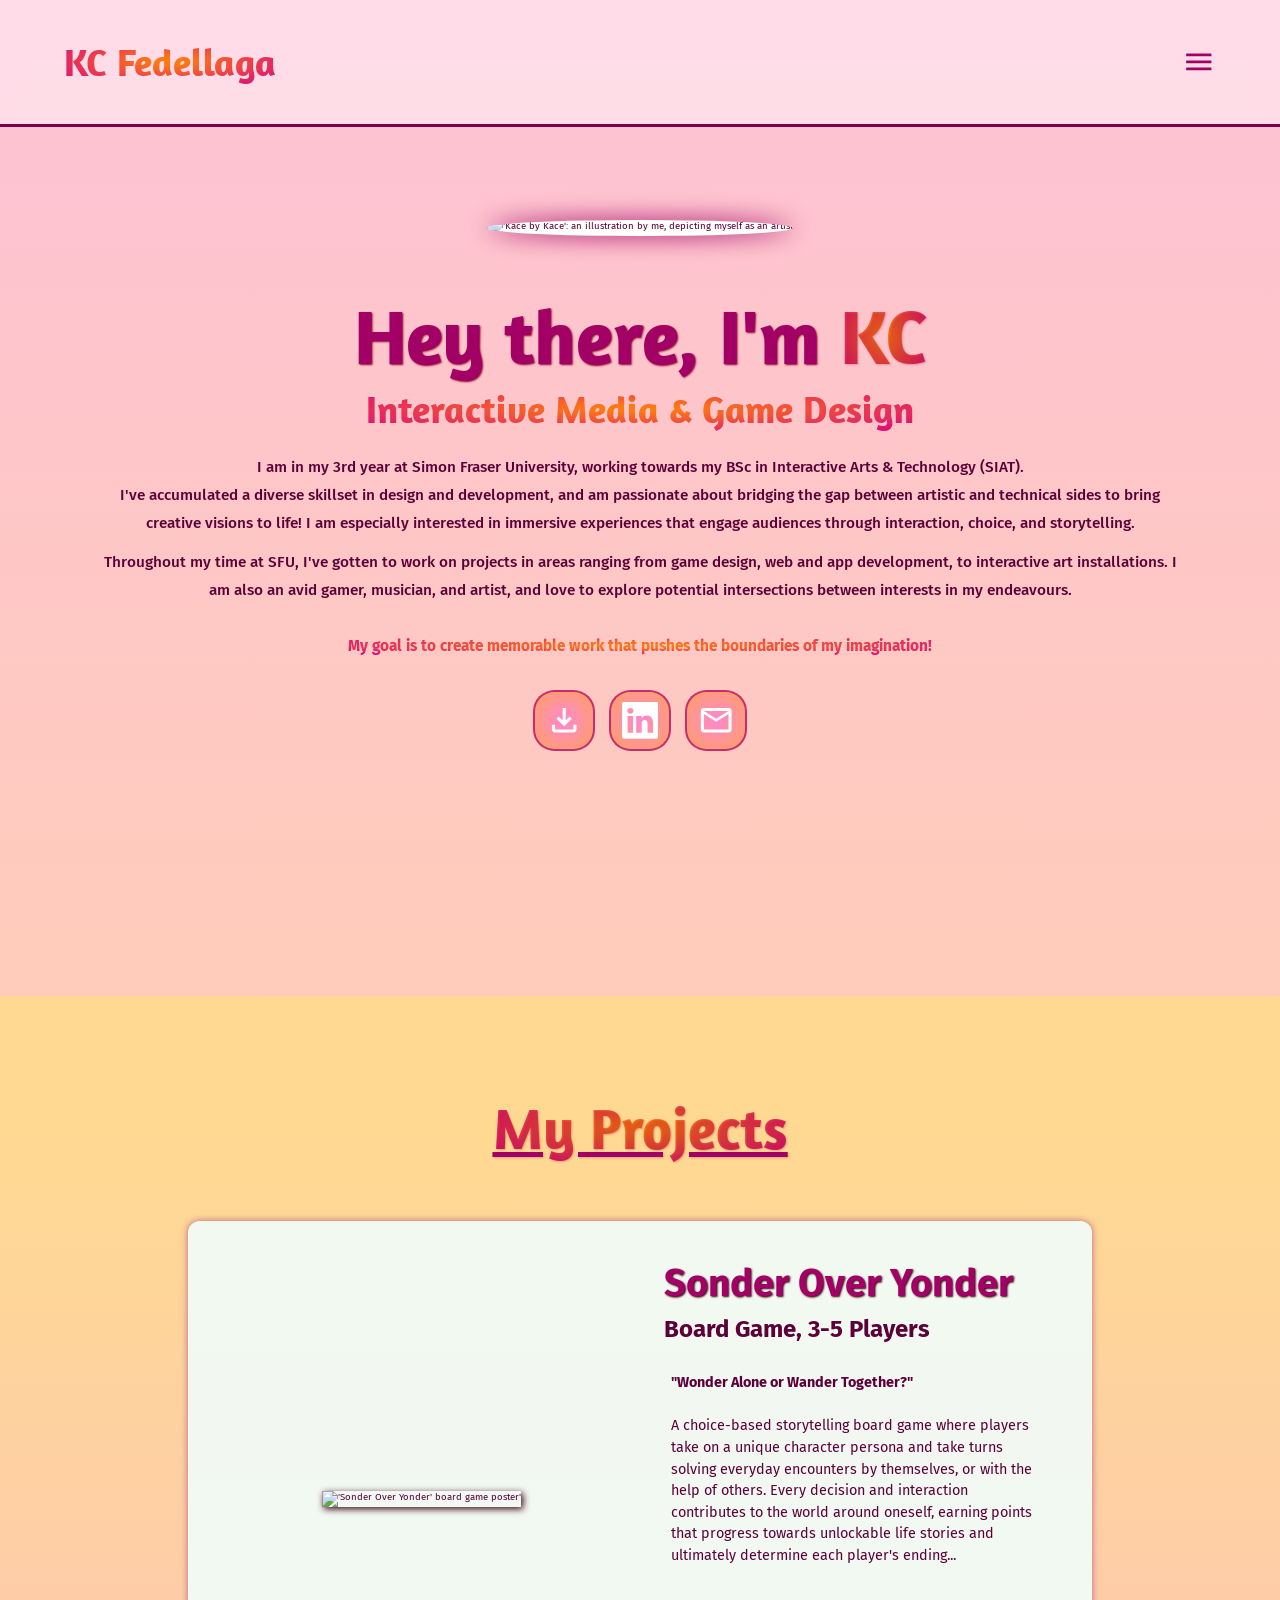
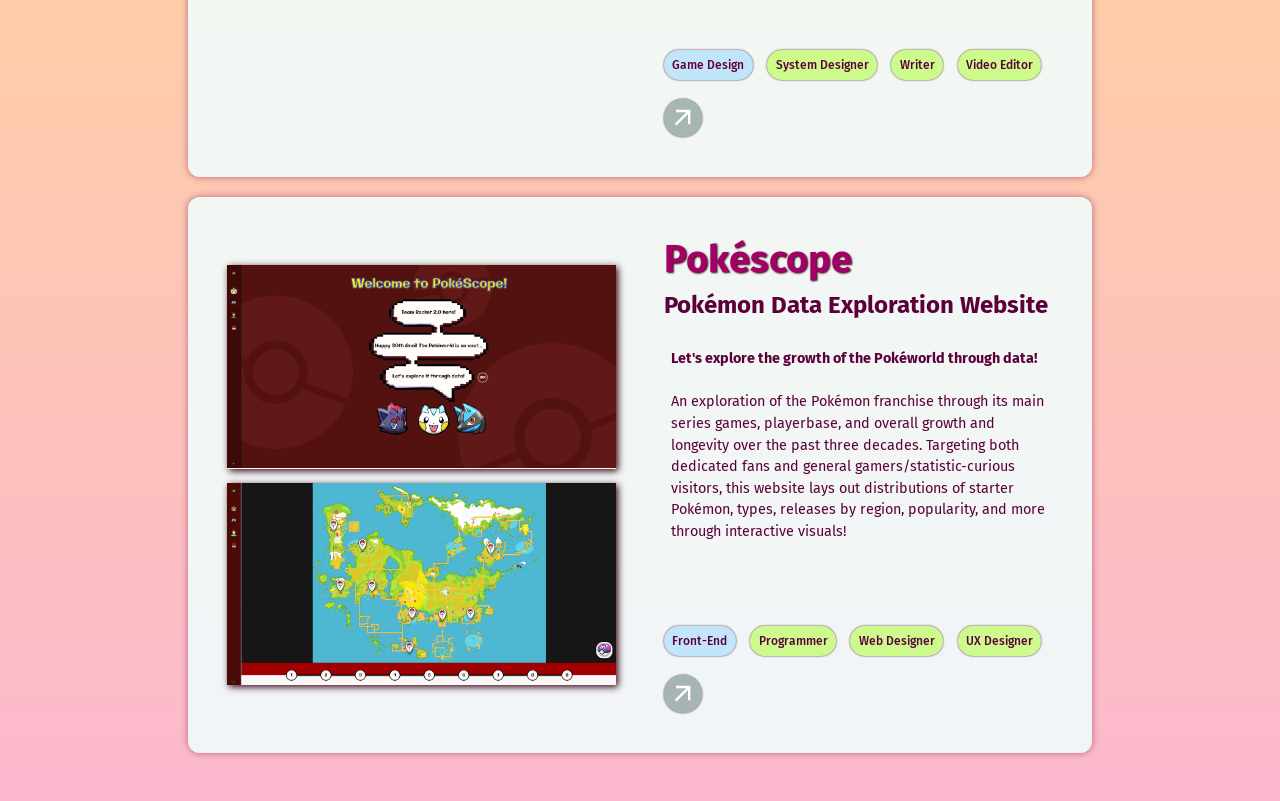
==== index.html @ 9821bf35 "pages launch test commit" ====
<!doctype html>
<html lang="en">
  <head>
    <meta charset="UTF-8" />
    <meta name="viewport" content="width=device-width, initial-scale=1.0" />
    <title>KC Fedellaga: Portfolio</title>

    <!-- Swiper JS CSS-->
    <link rel="stylesheet" href="https://cdn.jsdelivr.net/npm/swiper@12/swiper-bundle.min.css"/>

    <link rel="stylesheet" href="home-styles.css" />
  </head>

  <body>
    <header class="header">
      <a href="#profile" class="logo"><span>KC Fedellaga</span></a>

      <nav class="navbar">
        <a href="#profile">Profile</a>
        <a href="#projects">Project Showcase</a>
      </nav>

      <i id="menu-icon">
        <svg
          xmlns="http://www.w3.org/2000/svg"
          viewBox="0 -960 960 960"
          fill="#a20064"
        >
          <path
            d="M120-240v-80h720v80H120Zm0-200v-80h720v80H120Zm0-200v-80h720v80H120Z"
          />
        </svg>
      </i>
    </header>

    <section class="profile" id="profile">
      <div class="profile-img">
        <img
          src="/assets/kacebykace.png"
          alt=" 'Kace by Kace': an illustration by me, depicting myself as an artist"
        />
      </div>

      <div class="profile-content">
        <h1>Hey there, I'm <span>KC</span></h1>
        <h3><span>Interactive Media & Game Design</span></h3>
        </br>
        <p>
          I am in my 3rd year at Simon Fraser University, working towards my BSc
          in Interactive Arts & Technology (SIAT).
          </br>
          I've accumulated a diverse skillset in design and
          development, and am passionate about bridging the gap between artistic
          and technical sides to bring creative visions to life! I am especially
          interested in immersive experiences that engage audiences through
          interaction, choice, and storytelling.
        </p>
        </br>
        <p>
          Throughout my time at SFU, I've gotten to work on projects in areas
          ranging from game design, web and app development, to interactive art
          installations. I am also an avid gamer, musician, and artist, and love
          to explore potential intersections between interests in my endeavours.
        </br></br>
        <span><strong>My goal is to create memorable work that pushes the boundaries of my
          imagination!</strong></span>
        </p>

        <div class="professional-icons">
          <a href="#">
            <i id="dl-resume-icon">
              <svg
                xmlns="http://www.w3.org/2000/svg"
                viewBox="0 -960 960 960"
                fill="white"
              >
                <path
                  d="M480-320 280-520l56-58 104 104v-326h80v326l104-104 56 58-200 200ZM240-160q-33 0-56.5-23.5T160-240v-120h80v120h480v-120h80v120q0 33-23.5 56.5T720-160H240Z"
                />
              </svg>
            </i>
            <span class="button-text">Resume</span>
          </a>

          <a href="#">
            <i id="linkedin-icon"
              ><svg
                xmlns="http://www.w3.org/2000/svg"
                width="16"
                height="16"
                fill="white"
                class="bi bi-linkedin"
                viewBox="0 0 16 16"
              >
                <path
                  d="M0 1.146C0 .513.526 0 1.175 0h13.65C15.474 0 16 .513 16 1.146v13.708c0 .633-.526 1.146-1.175 1.146H1.175C.526 16 0 15.487 0 14.854zm4.943 12.248V6.169H2.542v7.225zm-1.2-8.212c.837 0 1.358-.554 1.358-1.248-.015-.709-.52-1.248-1.342-1.248S2.4 3.226 2.4 3.934c0 .694.521 1.248 1.327 1.248zm4.908 8.212V9.359c0-.216.016-.432.08-.586.173-.431.568-.878 1.232-.878.869 0 1.216.662 1.216 1.634v3.865h2.401V9.25c0-2.22-1.184-3.252-2.764-3.252-1.274 0-1.845.7-2.165 1.193v.025h-.016l.016-.025V6.169h-2.4c.03.678 0 7.225 0 7.225z"
                />
              </svg>
            </i>
            <span class="button-text">LinkedIn</span>
          </a>

          <a href="#">
            <i>
              <svg 
                xmlns="http://www.w3.org/2000/svg" 
                height="24px" viewBox="0 -960 960 960" 
                width="24px" 
                fill="white"
              >
                
              <path d="M160-160q-33 0-56.5-23.5T80-240v-480q0-33 23.5-56.5T160-800h640q33 0 56.5 23.5T880-720v480q0 33-23.5 56.5T800-160H160Zm320-280L160-640v400h640v-400L480-440Zm0-80 320-200H160l320 200ZM160-640v-80 480-400Z"/></svg>
            </i>
            <span class="button-text">Email</span>
          </a>
        </div>
      </div>
    </section>

    <section class="projects" id="projects">
      <h1><span>My Projects</span></h1>

      <div class="project-container">

        <div class="swiper-row">
          <div class="swiper-button swiper-button-prev"></div>

          <div class="card-wrapper swiper">
            <ul class="card-list swiper-wrapper">
              <li class="project-card swiper-slide">
                <a href="/pages/projects/non-programming/sonder-over-yonder/soy.html" class="card-link">
                  <div class="img-section">
                    <img 
                  src="/assets/soy-poster.png" 
                  alt="'Sonder Over Yonder' board game poster'" 
                  class="project-img-vert"
                  >
                  </div>
                  <div class="project-info">
                    <h2 class="project-name">Sonder Over Yonder</h2>
                    <h3>Board Game, 3-5 Players</h3>
                    
                    <div class="project-desc">
                      <strong>"Wonder Alone or Wander Together?"</strong>
                      <p>
                      </br>
                        A choice-based storytelling board game where players take on a unique character persona and take turns solving everyday encounters by themselves, or with the help of others. Every decision and interaction contributes to the world around oneself, earning points that progress towards unlockable life stories and ultimately determine each player's ending...
                      </p>
                    </div>
                    
                    <div class="card-footer">
                      <ul class="tags">
                        <li class="field">Game Design</li>
                        <li class="role">System Designer</li>
                        <li class="role">Writer</li>
                        <li class="role">Video Editor</li>
                      </ul>

                      <div class="card-button">
                        <svg class="arrow" xmlns="http://www.w3.org/2000/svg" viewBox="0 -960 960 960" fill="white"><path d="m256-240-56-56 384-384H240v-80h480v480h-80v-344L256-240Z"/></svg>
                        <span>View Documentation</span>
                      </div>
                    </div>
                  </div>
                </a>
              </li>
              <li class="project-card swiper-slide">
                <a href="/pages/projects/programming/pokescope/pokescope.html" class="card-link">
                  <div class="img-section">
                    <img 
                  src="/assets/pokescope-homepage-screencap.png" 
                  alt="'Pokéscope' Generations by Region Map screencap'" 
                  class="project-img-hori"
                  >
                  <img 
                  src="/assets/pokescope-map-screencap.png" 
                  alt="'Pokéscope' Generations by Region Map screencap'" 
                  class="project-img-hori"
                  >
                  </div>
                  
                  <div class="project-info">
                    <h2 class="project-name">Pokéscope</h2>
                    <h3>Pokémon Data Exploration Website</h3>
                    
                    <div class="project-desc">
                      <strong>Let's explore the growth of the Pokéworld through data!</strong>
                      <p>
                      </br>
                        An exploration of the Pokémon franchise through its main series games, playerbase, and overall growth and longevity over the past three decades. Targeting both dedicated fans and general gamers/statistic-curious visitors, this website lays out distributions of starter Pokémon, types, releases by region, popularity, and more through interactive visuals!
                      </p>
                    </div>
                    
                    <div class="card-footer">
                      <ul class="tags">
                        <li class="field">Front-End</li>
                        <li class="role">Programmer</li>
                        <li class="role">Web Designer</li>
                        <li class="role">UX Designer</li>
                      </ul>

                      <div class="card-button">
                        <svg class="arrow" xmlns="http://www.w3.org/2000/svg" viewBox="0 -960 960 960" fill="white"><path d="m256-240-56-56 384-384H240v-80h480v480h-80v-344L256-240Z"/></svg>
                        <span>View Documentation</span>
                      </div>
                    </div>
                  </div>
                </a>
              </li>
            </ul>
          </div>

          <div class="swiper-button swiper-button-next"></div>
        </div>
        
        <div class="swiper-pagination"></div>
      </div>

    </section>

    <!-- Swiper JS script -->
    <script src="https://cdn.jsdelivr.net/npm/swiper@12/swiper-bundle.min.js"></script>
    
    <script src="home.js"></script>
  
  </body>
</html>
---- home-styles.css ----
@import url("https://fonts.googleapis.com/css2?family=Amaranth:ital,wght@0,400;0,700;1,400;1,700&family=Fira+Sans:ital,wght@0,100;0,200;0,300;0,400;0,500;0,600;0,700;0,800;0,900;1,100;1,200;1,300;1,400;1,500;1,600;1,700;1,800;1,900&family=Poppins:ital,wght@0,100;0,200;0,300;0,400;0,500;0,600;0,700;0,800;0,900;1,100;1,200;1,300;1,400;1,500;1,600;1,700;1,800;1,900&display=swap");
* {
  margin: 0;
  padding: 0;
  box-sizing: border-box;
  text-decoration: none;
  scroll-behavior: smooth;
  font-family: "Fira Sans", sans-serif;
}

:root {
  --bg-color: #fff7f9;
  --second-bg-color: #fffefe;
  --text-color: #5c0039;
  --main-color: #a20064;
  --header-height: 6rem;
}
.inactive {
  visibility: hidden !important;
}

html {
  font-size: 60%;
  overflow-x: hidden;
}

body {
  color: var(--text-color);
  background: linear-gradient(
    to bottom,
    rgb(254, 194, 213) 1%,
    rgb(255, 217, 146)
  );
}

::-webkit-scrollbar {
  width: 20px;
}
::-webkit-scrollbar-thumb {
  background-color: #b4006f8c;
}
::-webkit-scrollbar-track {
  background-color: var(--bg-color);
}

section {
  min-height: 100vh;
  padding: 10rem 12%;
}

/* Header Section: */

.header {
  position: fixed;
  width: 100%;
  top: 0;
  left: 0;
  padding: 4rem 5%;

  display: flex;
  justify-content: space-between;
  align-items: center;
  z-index: 10000;

  background: rgba(255, 244, 249, 0.532);
  backdrop-filter: blur(10px);
  border-bottom: solid 3px #7a004b;

  .logo,
  .gradient-button,
  .navbar a,
  span {
    font-family: "Amaranth", sans-serif;
  }
}

#menu-icon {
  width: 3.5rem;
  height: 3.5rem;
  color: #7a004b;
  display: none;
}

.logo {
  font-size: 4rem;
  color: var(--text-color);
  font-weight: 800;
  cursor: pointer;
  transition: 0.3s ease-in-out;
}
.logo:hover {
  transform: scale(1.1);
}

span {
  background: radial-gradient(rgb(255, 121, 18) 10%, #d90086);
  background-clip: text;
  color: transparent;

  font-family: "Amaranth", sans-serif;
}

.navbar a {
  font-size: 2.3rem;
  font-weight: 500;
  color: var(--text-color);

  transition: 0.3s ease-in-out;
  border-bottom: 3px solid transparent;

  margin: 1rem;
}
.navbar a:hover {
  color: var(--main-color);
  border-bottom: 3px solid var(--main-color);
}

/* Profile Section: */

.profile {
  margin-top: var(--header-height);

  display: flex;
  align-items: center;
  justify-content: center;
  gap: 15rem;
}

.profile-img img {
  width: 32vw;
  height: 32vw;
  object-fit: cover;

  background: #fdfffb;

  border-radius: 50%;
  box-shadow: 0 0 25px var(--main-color);
  transition: 0.4s ease-in-out;
}
.profile-img img:hover {
  box-shadow:
    0 0 25px var(--main-color),
    0 0 50px var(--main-color),
    0 0 100px var(--main-color);
}

.profile-content {
  display: flex;
  flex-direction: column;
  align-items: flex-start;
  text-align: left;
}
.profile-content h1 {
  font-family: "Amaranth", sans-serif;
  font-size: 8rem;
  font-weight: 700;

  margin-top: 1.5rem;
  line-height: 1;

  color: var(--main-color);
  text-shadow: 1px 1px 2px #8f002d;

  span {
    text-shadow: 1px 1px 2px #8f002d45;
  }
}
.profile-content h3 {
  margin: 1rem 0;

  color: var(--main-color);
  font-size: 4rem;
}
.profile-content p {
  font-size: 1.6rem;
  font-weight: 500;
  line-height: 1.8;
}

.professional-icons a {
  display: inline-flex;
  flex-direction: column;

  font-size: 1.5rem;
  text-align: center;

  .button-text {
    opacity: 0;
  }
}
.professional-icons i {
  display: inline-flex;

  padding: 1rem;
  margin: 3rem 0.6rem 0.7rem;

  background: radial-gradient(#ff87d1, rgb(255, 162, 91));
  border: 2px solid #ae006bb3;
  border-radius: 35%;
  color: var(--main-color);

  transition: 0.3s ease-in-out;
}
.professional-icons svg {
  width: 4rem;
  height: 4rem;

  object-fit: cover;
  padding: 0.05em;
}
.professional-icons a:hover {
  i {
    background: radial-gradient(#f48835 40%, #fc46b6);
    transform: scale(1.15) translateY(-5px);

    box-shadow: 0 0 15px var(--main-color);
  }
  .button-text {
    opacity: 1;
    transition: 0.3 ease-in-out;
  }
}

/* Project Showcase Section: */

.projects {
  padding-bottom: 2.5rem;

  display: flex;
  flex-direction: column;
  justify-content: center;
  align-items: center;
  gap: 5rem;

  background: linear-gradient(
    to bottom,
    rgb(255, 217, 146) 10%,
    rgb(252, 184, 206)
  );
}

.projects h1 {
  font-family: "Amaranth", sans-serif;
  font-size: 6rem;
  text-decoration: underline;
  color: var(--main-color);

  text-shadow: 1px 1px 2px #8f002d45;
}

.project-container {
  width: 100%;
  max-width: 1000px; /* tentative */

  display: flex;
  flex-direction: column;
  align-items: center;

  gap: 1.5rem;
}

.swiper-row {
  display: flex;
  align-items: center;
  gap: 1.5rem;

  width: 100%;
}

.card-wrapper {
  flex: 1;
  min-width: 0;
}

.swiper-button-prev,
.swiper-button-next {
  position: static;
  flex-shrink: 0;
  margin: 0;

  width: 2.5rem;
  height: 2.5rem;
}
.swiper-button {
  color: white;
}
.swiper-pagination {
  position: static !important;
  left: auto !important;
  transform: none !important;
}
.swiper-pagination-bullet {
  height: 12px;
  width: 12px;
  opacity: 0.5;
  background: rgb(255, 255, 255);
}
.swiper-pagination-bullet-active {
  opacity: 1;
}

.card-list .project-card {
  list-style: none;
  padding: 1rem;
}

.card-list .project-card .card-link {
  user-select: none;

  display: flex;
  gap: 1rem;

  width: 100%;
  height: 58rem;

  padding: 18px;
  border: solid 2px transparent;
  border-radius: 12px;

  text-decoration: none;
  color: var(--text-color);

  background: rgba(240, 255, 255, 0.854);
  box-shadow: 0 0 7px rgb(188, 99, 130);

  transition: 0.3s ease-in-out;
}

.card-list .project-card .card-link:active {
  cursor: grabbing;
}

.img-section {
  flex: 1;

  display: flex;
  flex-direction: column;
  justify-content: center;
  align-items: center;

  gap: 1.5rem;
  padding: 2rem;

  overflow: hidden;
}

.project-img-vert {
  max-width: 100%;
  max-height: 100%;
  object-fit: contain;

  box-shadow: 2px 2px 7px #360112;
}
.project-img-hori {
  max-width: 100%;
  max-height: 100%;
  object-fit: contain;

  box-shadow: 2px 2px 7px #360112;
}

.project-info {
  flex: 1;
  display: inline-flex;
  flex-direction: column;
  gap: 1rem;

  padding: 2rem;
}

.project-info h2 {
  font-size: 4em;
  color: var(--main-color);

  text-shadow: 1px 1px 2px #360112;
}
.project-info h3 {
  font-size: 2.5em;

  margin-bottom: 1em;
}
.project-info .project-desc {
  margin: 0.5em;

  font-size: 1.5em;

  line-height: 1.5em;
}

.project-card .card-footer {
  display: flex;
  flex-direction: column;
  gap: 1.8em;

  margin-top: auto;
}

.project-card .tags {
  display: inline-flex;
  gap: 1.5em;

  list-style: none;
}
.project-card .tags li {
  color: var(--text-color);
  font-size: 1.25em;
  font-weight: 500;

  padding: 0.7em;

  border-radius: 1.5em;
  box-shadow: 0 0 2px #360112;
}
.tags .field {
  background: rgba(131, 207, 255, 0.434);
}
.tags .role {
  background: rgba(172, 255, 47, 0.527);
}

.card-list .card-link .card-button {
  display: flex;
  justify-content: flex-start;
  align-items: center;
  gap: 0.5em;

  background: transparent;

  .arrow {
    width: 4em;
    padding: 0.5em;

    background: rgba(110, 135, 132, 0.571);
    border-radius: 50%;
    box-shadow: 0 0 2px rgb(35, 0, 28);

    transition: 0.3s ease-in-out;
  }

  span {
    opacity: 0;

    margin: 0.7em;
    font-size: 1.6em;

    transition: 0.3s ease-in-out;
  }
}
.card-list .card-link:hover {
  border-color: var(--main-color);

  .arrow {
    background: rgb(255, 170, 13);
  }

  span {
    opacity: 1;
  }
}

/* Responsiveness: */

@media (max-width: 1285px) {
  #menu-icon {
    display: block;

    svg {
      transition: 0.2s ease;
    }
  }
  #menu-icon:hover {
    svg {
      fill: #a2006456;
    }

    cursor: pointer;
  }

  .navbar {
    position: absolute;
    top: 100%;
    right: 0;
    padding: 1.5rem 2rem;

    width: 25%;
    background: rgba(190, 136, 160, 0.29);

    border-bottom-left-radius: 2rem;
    border-left: 2px solid var(--main-color);
    border-bottom: 2px solid var(--main-color);

    display: none;
  }
  .navbar a {
    display: block;
    font-size: 2rem;
    margin: 3rem 0;
    color: var(--text-color);
  }
  .navbar.active {
    display: block;
  }

  .project-info h3 {
    font-size: 2.5em;

    margin-bottom: 0.5em;
  }

  section {
    min-height: 100vh;
    padding: 10rem 7.5%;
  }

  .profile {
    flex-direction: column;
    margin: 5rem 0;
    gap: 5rem;
  }
  .profile-content {
    align-items: center;
    text-align: center;
  }
  .profile-img img {
    width: 56vw;
    height: 56vw;
  }
}

@media (max-width: 1000px) {
  .project-info h3 {
    font-size: 2.5em;

    margin-bottom: 0.5em;
  }

  section {
    min-height: 100vh;
    padding: 10rem 5%;
  }

  .project-info .project-desc {
    margin: 0.25em;

    font-size: 1.4em;

    line-height: 1.5em;
  }
}

@media (max-width: 900px) {
  .card-list .project-card .card-link {
    flex-direction: column;
    height: auto;
    padding: 1rem;
  }

  .img-section {
    flex-direction: row;
    align-items: center;
    gap: 1rem;

    padding: 1rem;
    max-height: 350px;
  }

  .project-img-hori {
    width: 100%;
    flex: 1;
    aspect-ratio: 16 / 9;
    object-fit: cover;
    box-shadow: 2px 2px 7px #360112;
  }

  .project-info {
    padding: 1rem;
  }
  .project-info h2 {
    font-size: 2.5em;
  }
  .project-info h3 {
    font-size: 1.75em;

    margin-bottom: 0.3em;
  }
  .project-info .project-desc {
    font-size: 1.3em;
  }

  .project-card .tags {
    flex-wrap: wrap;
  }

  .swiper-row .swiper-button {
    display: none;
  }
}
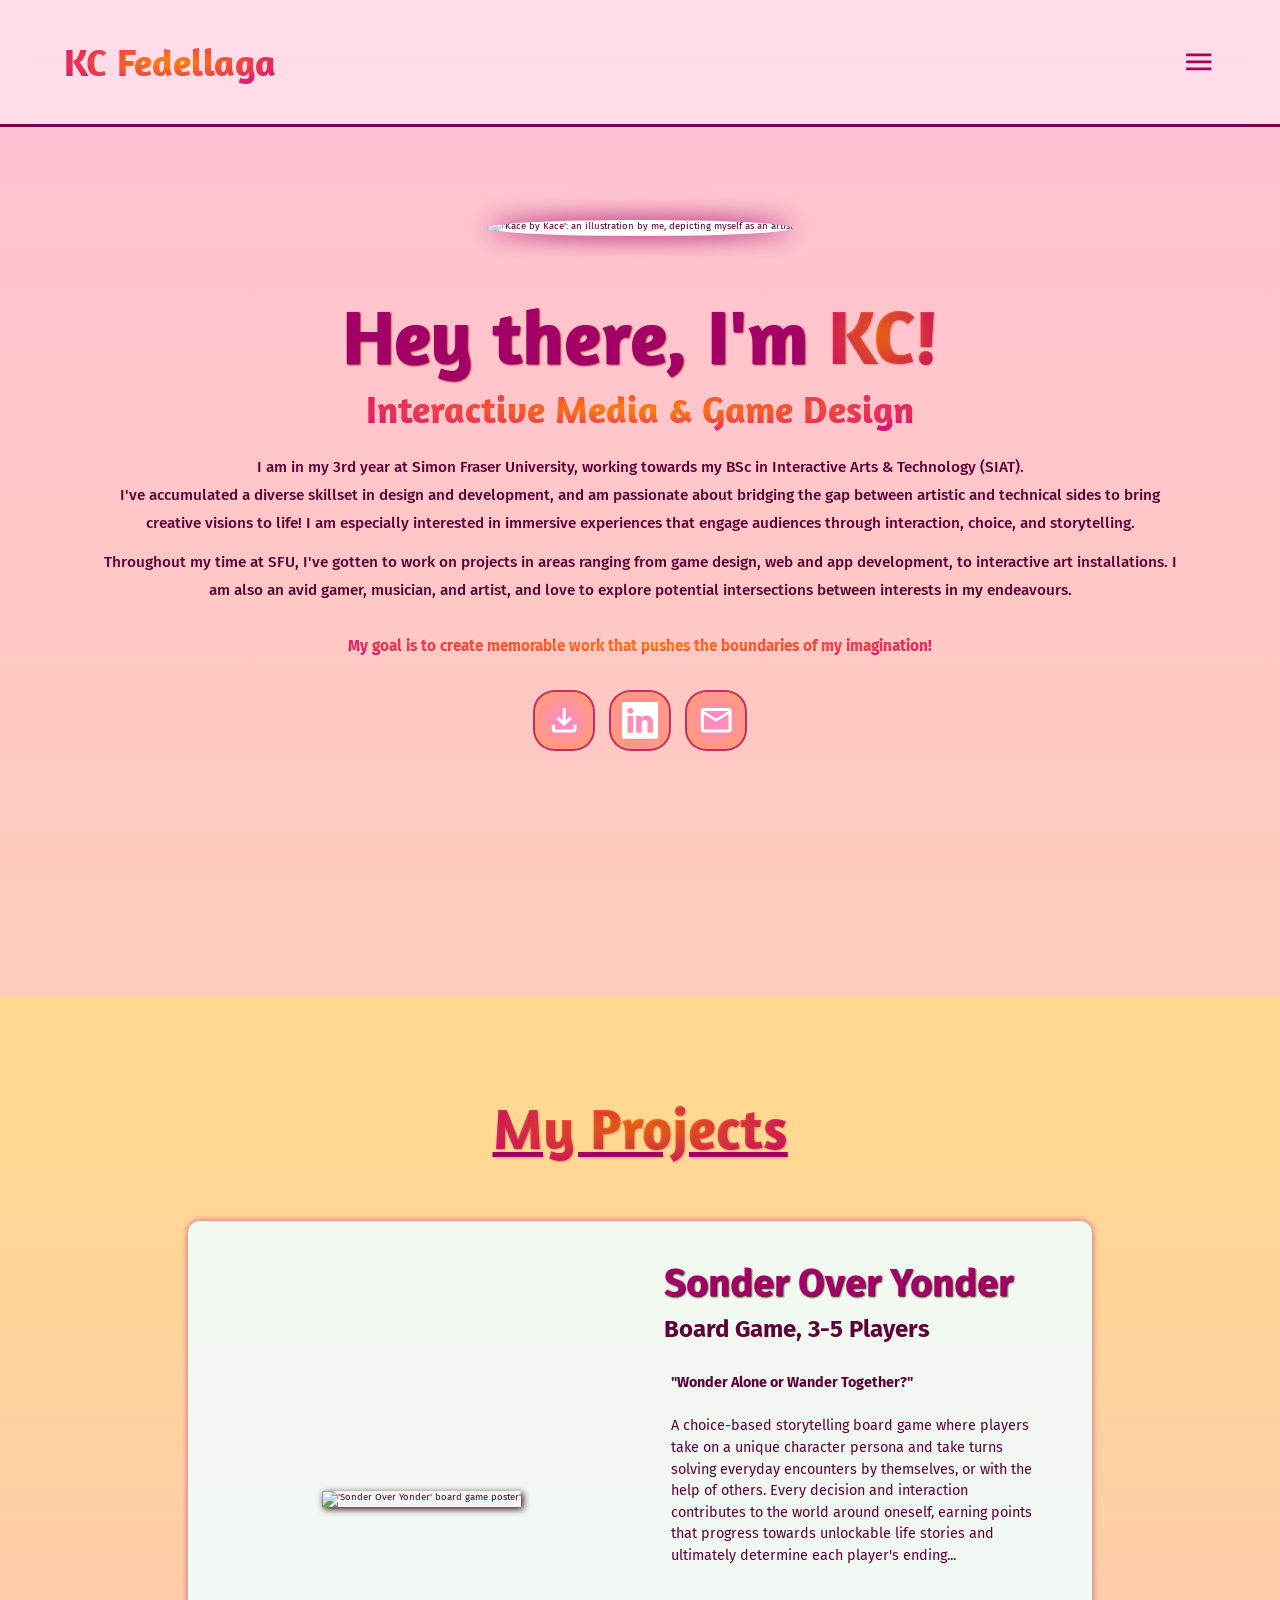
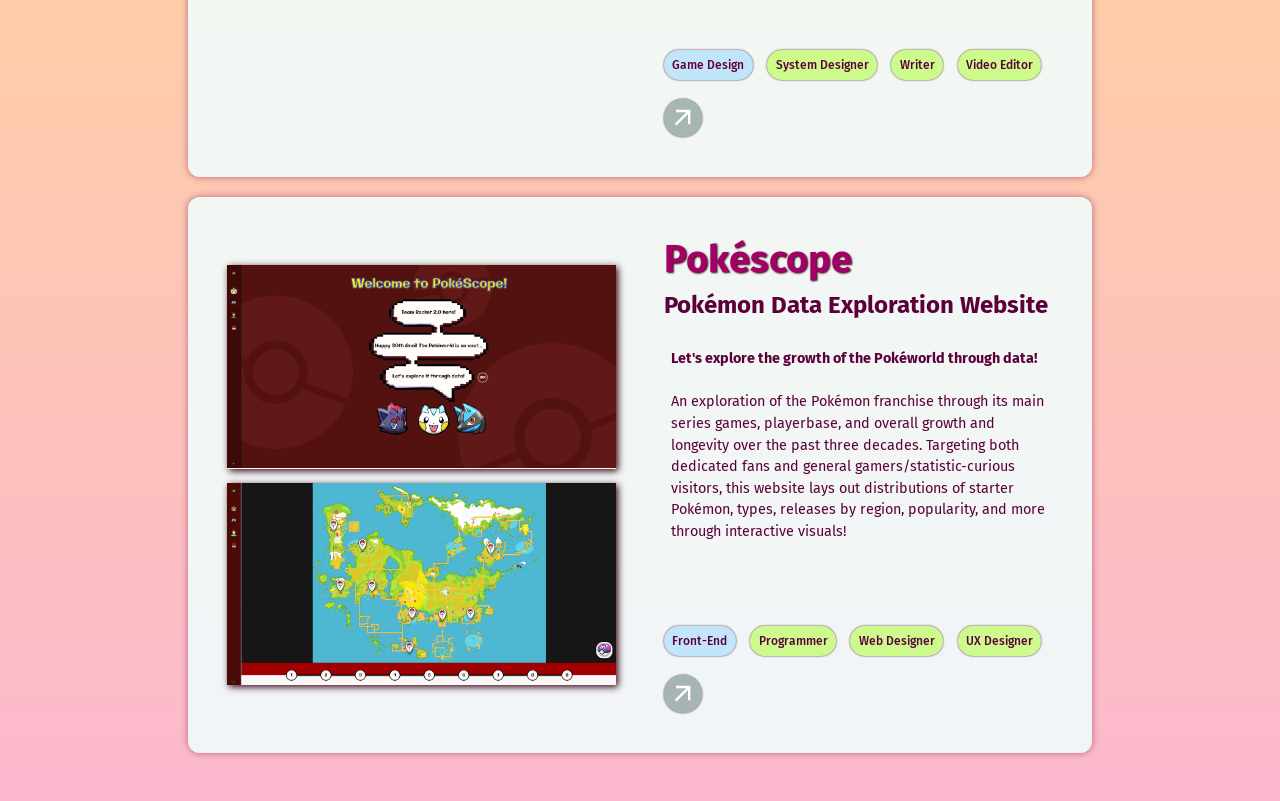
==== commit 36fc118e: "soy process 1 content" ====
--- a/index.html
+++ b/index.html
@@ -6,7 +6,10 @@
     <title>KC Fedellaga: Portfolio</title>
 
     <!-- Swiper JS CSS-->
-    <link rel="stylesheet" href="https://cdn.jsdelivr.net/npm/swiper@12/swiper-bundle.min.css"/>
+    <link
+      rel="stylesheet"
+      href="https://cdn.jsdelivr.net/npm/swiper@12/swiper-bundle.min.css"
+    />
 
     <link rel="stylesheet" href="home-styles.css" />
   </head>
@@ -36,34 +39,38 @@
     <section class="profile" id="profile">
       <div class="profile-img">
         <img
-          src="/assets/kacebykace.png"
+          src="./assets/kacebykace.png"
           alt=" 'Kace by Kace': an illustration by me, depicting myself as an artist"
         />
       </div>
 
       <div class="profile-content">
-        <h1>Hey there, I'm <span>KC</span></h1>
+        <h1>Hey there, I'm <span>KC!</span></h1>
         <h3><span>Interactive Media & Game Design</span></h3>
-        </br>
+        <br />
         <p>
           I am in my 3rd year at Simon Fraser University, working towards my BSc
           in Interactive Arts & Technology (SIAT).
-          </br>
-          I've accumulated a diverse skillset in design and
-          development, and am passionate about bridging the gap between artistic
-          and technical sides to bring creative visions to life! I am especially
-          interested in immersive experiences that engage audiences through
-          interaction, choice, and storytelling.
+          <br />
+          I've accumulated a diverse skillset in design and development, and am
+          passionate about bridging the gap between artistic and technical sides
+          to bring creative visions to life! I am especially interested in
+          immersive experiences that engage audiences through interaction,
+          choice, and storytelling.
         </p>
-        </br>
+        <br />
         <p>
           Throughout my time at SFU, I've gotten to work on projects in areas
           ranging from game design, web and app development, to interactive art
           installations. I am also an avid gamer, musician, and artist, and love
           to explore potential intersections between interests in my endeavours.
-        </br></br>
-        <span><strong>My goal is to create memorable work that pushes the boundaries of my
-          imagination!</strong></span>
+          <br /><br />
+          <span
+            ><strong
+              >My goal is to create memorable work that pushes the boundaries of
+              my imagination!</strong
+            ></span
+          >
         </p>
 
         <div class="professional-icons">
@@ -102,14 +109,17 @@
 
           <a href="#">
             <i>
-              <svg 
-                xmlns="http://www.w3.org/2000/svg" 
-                height="24px" viewBox="0 -960 960 960" 
-                width="24px" 
+              <svg
+                xmlns="http://www.w3.org/2000/svg"
+                height="24px"
+                viewBox="0 -960 960 960"
+                width="24px"
                 fill="white"
               >
-                
-              <path d="M160-160q-33 0-56.5-23.5T80-240v-480q0-33 23.5-56.5T160-800h640q33 0 56.5 23.5T880-720v480q0 33-23.5 56.5T800-160H160Zm320-280L160-640v400h640v-400L480-440Zm0-80 320-200H160l320 200ZM160-640v-80 480-400Z"/></svg>
+                <path
+                  d="M160-160q-33 0-56.5-23.5T80-240v-480q0-33 23.5-56.5T160-800h640q33 0 56.5 23.5T880-720v480q0 33-23.5 56.5T800-160H160Zm320-280L160-640v400h640v-400L480-440Zm0-80 320-200H160l320 200ZM160-640v-80 480-400Z"
+                />
+              </svg>
             </i>
             <span class="button-text">Email</span>
           </a>
@@ -121,33 +131,41 @@
       <h1><span>My Projects</span></h1>
 
       <div class="project-container">
-
         <div class="swiper-row">
           <div class="swiper-button swiper-button-prev"></div>
 
           <div class="card-wrapper swiper">
             <ul class="card-list swiper-wrapper">
               <li class="project-card swiper-slide">
-                <a href="/pages/projects/non-programming/sonder-over-yonder/soy.html" class="card-link">
+                <a
+                  href="./pages/projects/non-programming/sonder-over-yonder/soy.html"
+                  class="card-link"
+                >
                   <div class="img-section">
-                    <img 
-                  src="/assets/soy-poster.png" 
-                  alt="'Sonder Over Yonder' board game poster'" 
-                  class="project-img-vert"
-                  >
+                    <img
+                      src="./assets/soy-poster.png"
+                      alt="'Sonder Over Yonder' board game poster'"
+                      class="project-img-vert"
+                    />
                   </div>
                   <div class="project-info">
                     <h2 class="project-name">Sonder Over Yonder</h2>
                     <h3>Board Game, 3-5 Players</h3>
-                    
+
                     <div class="project-desc">
                       <strong>"Wonder Alone or Wander Together?"</strong>
                       <p>
-                      </br>
-                        A choice-based storytelling board game where players take on a unique character persona and take turns solving everyday encounters by themselves, or with the help of others. Every decision and interaction contributes to the world around oneself, earning points that progress towards unlockable life stories and ultimately determine each player's ending...
+                        <br />
+                        A choice-based storytelling board game where players
+                        take on a unique character persona and take turns
+                        solving everyday encounters by themselves, or with the
+                        help of others. Every decision and interaction
+                        contributes to the world around oneself, earning points
+                        that progress towards unlockable life stories and
+                        ultimately determine each player's ending...
                       </p>
                     </div>
-                    
+
                     <div class="card-footer">
                       <ul class="tags">
                         <li class="field">Game Design</li>
@@ -157,7 +175,16 @@
                       </ul>
 
                       <div class="card-button">
-                        <svg class="arrow" xmlns="http://www.w3.org/2000/svg" viewBox="0 -960 960 960" fill="white"><path d="m256-240-56-56 384-384H240v-80h480v480h-80v-344L256-240Z"/></svg>
+                        <svg
+                          class="arrow"
+                          xmlns="http://www.w3.org/2000/svg"
+                          viewBox="0 -960 960 960"
+                          fill="white"
+                        >
+                          <path
+                            d="m256-240-56-56 384-384H240v-80h480v480h-80v-344L256-240Z"
+                          />
+                        </svg>
                         <span>View Documentation</span>
                       </div>
                     </div>
@@ -165,32 +192,44 @@
                 </a>
               </li>
               <li class="project-card swiper-slide">
-                <a href="/pages/projects/programming/pokescope/pokescope.html" class="card-link">
+                <a
+                  href="./pages/projects/programming/pokescope/pokescope.html"
+                  class="card-link"
+                >
                   <div class="img-section">
-                    <img 
-                  src="/assets/pokescope-homepage-screencap.png" 
-                  alt="'Pokéscope' Generations by Region Map screencap'" 
-                  class="project-img-hori"
-                  >
-                  <img 
-                  src="/assets/pokescope-map-screencap.png" 
-                  alt="'Pokéscope' Generations by Region Map screencap'" 
-                  class="project-img-hori"
-                  >
-                  </div>
-                  
+                    <img
+                      src="./assets/pokescope-homepage-screencap.png"
+                      alt="'Pokéscope' Generations by Region Map screencap'"
+                      class="project-img-hori"
+                    />
+                    <img
+                      src="./assets/pokescope-map-screencap.png"
+                      alt="'Pokéscope' Generations by Region Map screencap'"
+                      class="project-img-hori"
+                    />
+                  </div>
+
                   <div class="project-info">
                     <h2 class="project-name">Pokéscope</h2>
                     <h3>Pokémon Data Exploration Website</h3>
-                    
+
                     <div class="project-desc">
-                      <strong>Let's explore the growth of the Pokéworld through data!</strong>
+                      <strong
+                        >Let's explore the growth of the Pokéworld through
+                        data!</strong
+                      >
                       <p>
-                      </br>
-                        An exploration of the Pokémon franchise through its main series games, playerbase, and overall growth and longevity over the past three decades. Targeting both dedicated fans and general gamers/statistic-curious visitors, this website lays out distributions of starter Pokémon, types, releases by region, popularity, and more through interactive visuals!
+                        <br />
+                        An exploration of the Pokémon franchise through its main
+                        series games, playerbase, and overall growth and
+                        longevity over the past three decades. Targeting both
+                        dedicated fans and general gamers/statistic-curious
+                        visitors, this website lays out distributions of starter
+                        Pokémon, types, releases by region, popularity, and more
+                        through interactive visuals!
                       </p>
                     </div>
-                    
+
                     <div class="card-footer">
                       <ul class="tags">
                         <li class="field">Front-End</li>
@@ -200,7 +239,16 @@
                       </ul>
 
                       <div class="card-button">
-                        <svg class="arrow" xmlns="http://www.w3.org/2000/svg" viewBox="0 -960 960 960" fill="white"><path d="m256-240-56-56 384-384H240v-80h480v480h-80v-344L256-240Z"/></svg>
+                        <svg
+                          class="arrow"
+                          xmlns="http://www.w3.org/2000/svg"
+                          viewBox="0 -960 960 960"
+                          fill="white"
+                        >
+                          <path
+                            d="m256-240-56-56 384-384H240v-80h480v480h-80v-344L256-240Z"
+                          />
+                        </svg>
                         <span>View Documentation</span>
                       </div>
                     </div>
@@ -212,16 +260,14 @@
 
           <div class="swiper-button swiper-button-next"></div>
         </div>
-        
+
         <div class="swiper-pagination"></div>
       </div>
-
     </section>
 
     <!-- Swiper JS script -->
     <script src="https://cdn.jsdelivr.net/npm/swiper@12/swiper-bundle.min.js"></script>
-    
+
     <script src="home.js"></script>
-  
   </body>
 </html>
